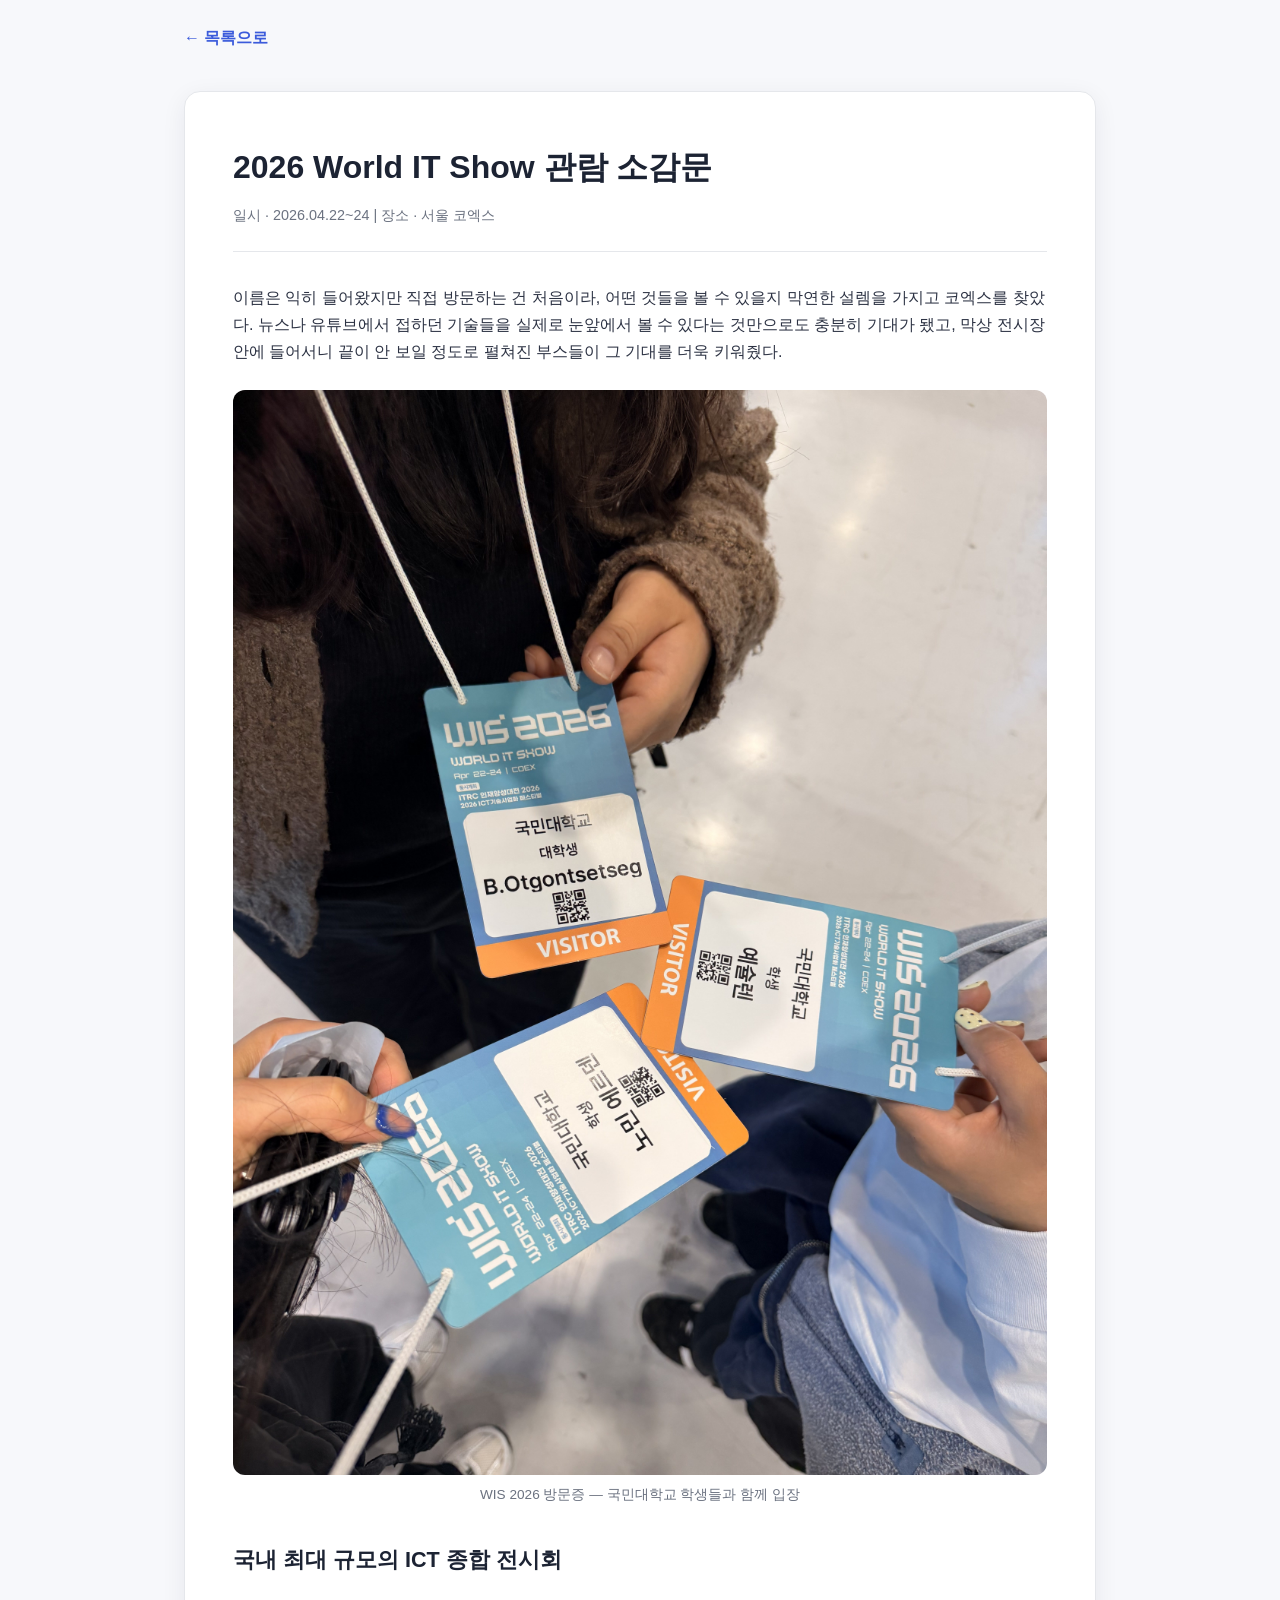
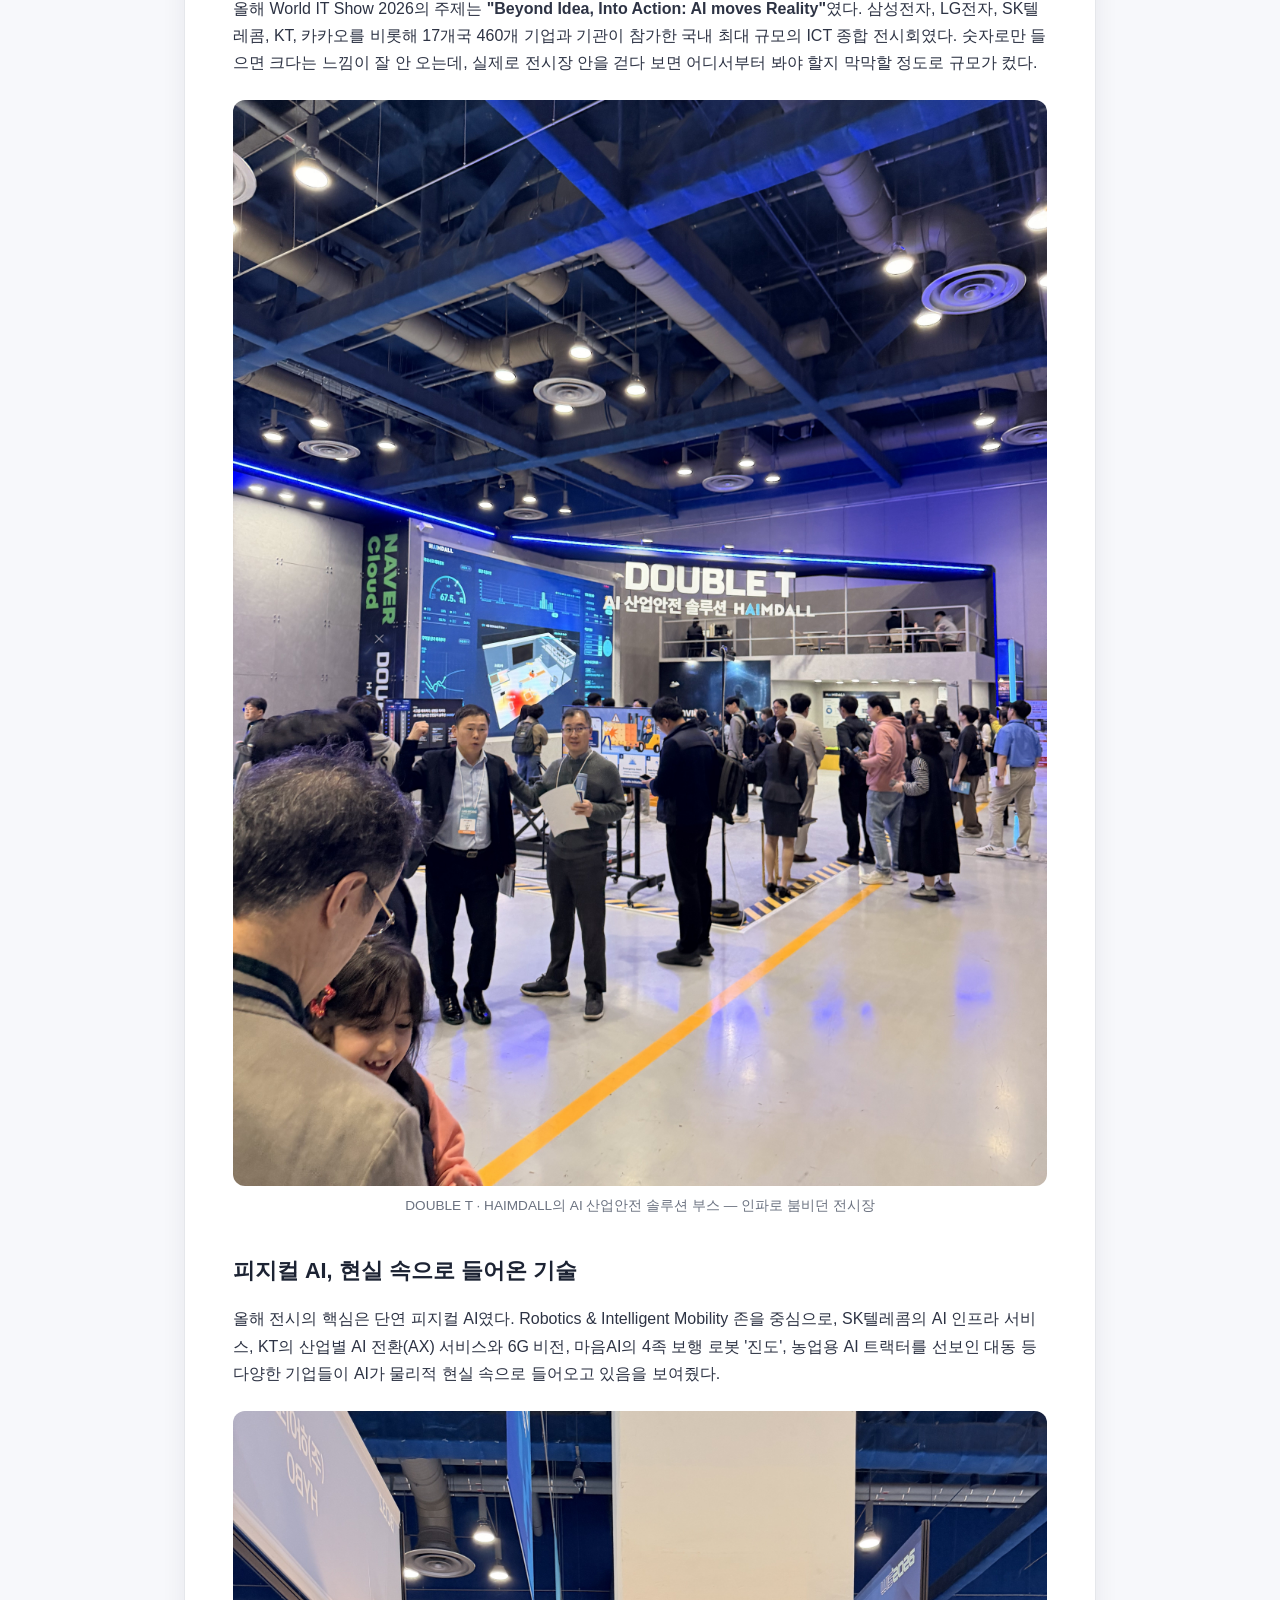
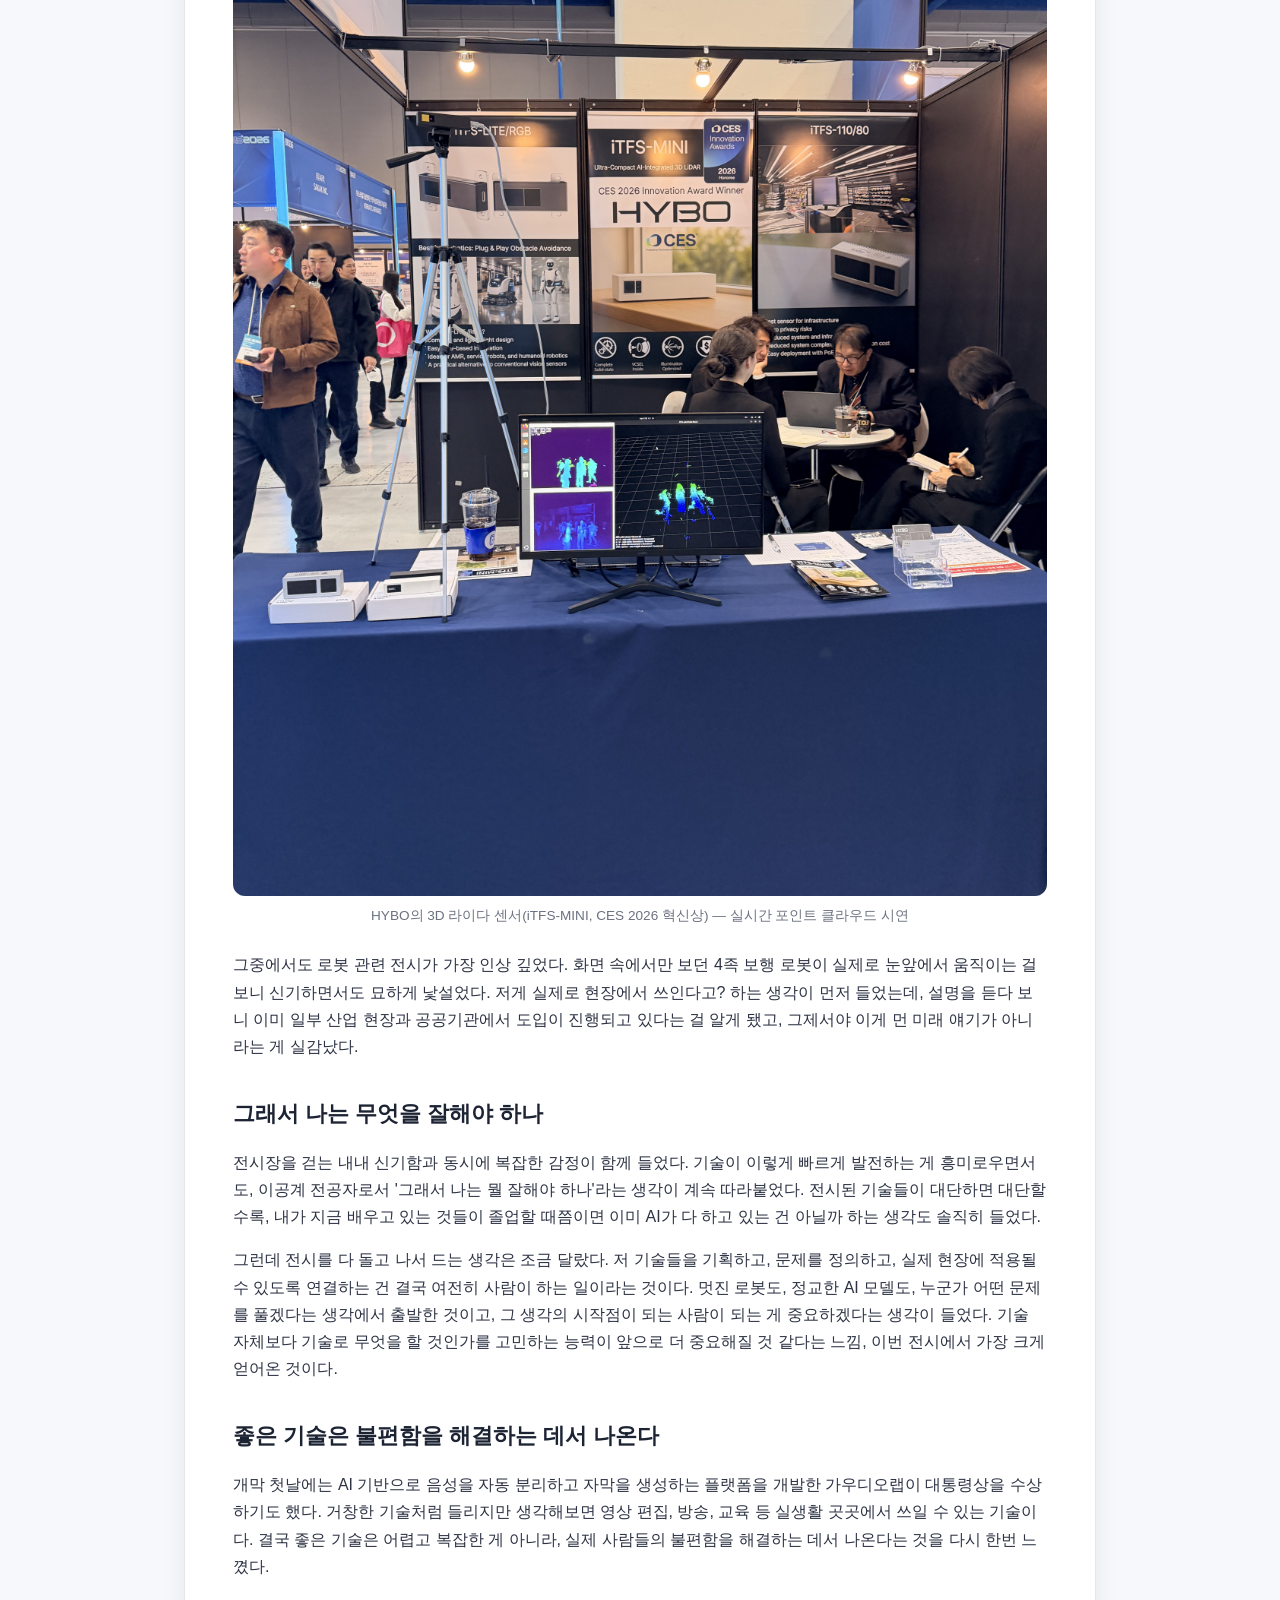
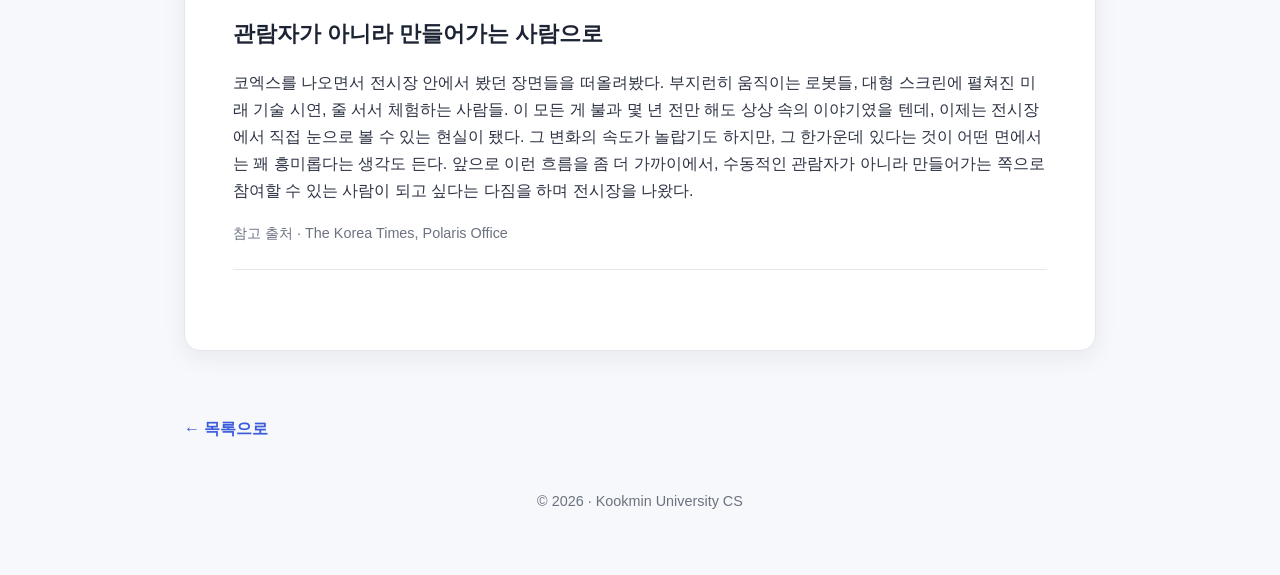
==== reports-page/world-it-show.html @ cd9c12ae "Add files via upload" ====
<!DOCTYPE html>
<html lang="ko">
<head>
  <meta charset="UTF-8" />
  <meta name="viewport" content="width=device-width, initial-scale=1.0" />
  <title>World IT Show 리포트 | KMU CS</title>
  <link rel="stylesheet" href="style.css" />
</head>
<body>
  <div class="container">
    <a class="back-link" href="index.html">&larr; 목록으로</a>

    <article class="article">
      <h1>2026 World IT Show 관람 소감문</h1>
      <p class="meta">일시 · 2026.04.22~24 | 장소 · 서울 코엑스</p>

      <p>
        이름은 익히 들어왔지만 직접 방문하는 건 처음이라, 어떤 것들을 볼 수 있을지 막연한
        설렘을 가지고 코엑스를 찾았다. 뉴스나 유튜브에서 접하던 기술들을 실제로 눈앞에서 볼
        수 있다는 것만으로도 충분히 기대가 됐고, 막상 전시장 안에 들어서니 끝이 안 보일
        정도로 펼쳐진 부스들이 그 기대를 더욱 키워줬다.
      </p>

      <figure>
        <img src="images/wis-badges.jpg" alt="World IT Show 2026 국민대학교 방문증" />
        <figcaption>WIS 2026 방문증 — 국민대학교 학생들과 함께 입장</figcaption>
      </figure>

      <h2>국내 최대 규모의 ICT 종합 전시회</h2>
      <p>
        올해 World IT Show 2026의 주제는 <strong>"Beyond Idea, Into Action: AI moves
        Reality"</strong>였다. 삼성전자, LG전자, SK텔레콤, KT, 카카오를 비롯해 17개국 460개
        기업과 기관이 참가한 국내 최대 규모의 ICT 종합 전시회였다. 숫자로만 들으면 크다는
        느낌이 잘 안 오는데, 실제로 전시장 안을 걷다 보면 어디서부터 봐야 할지 막막할 정도로
        규모가 컸다.
      </p>

      <figure>
        <img src="images/double-t-haimdall.jpg" alt="DOUBLE T HAIMDALL AI 산업안전 솔루션 부스에 모인 관람객" />
        <figcaption>DOUBLE T · HAIMDALL의 AI 산업안전 솔루션 부스 — 인파로 붐비던 전시장</figcaption>
      </figure>

      <h2>피지컬 AI, 현실 속으로 들어온 기술</h2>
      <p>
        올해 전시의 핵심은 단연 피지컬 AI였다. Robotics &amp; Intelligent Mobility 존을
        중심으로, SK텔레콤의 AI 인프라 서비스, KT의 산업별 AI 전환(AX) 서비스와 6G 비전,
        마음AI의 4족 보행 로봇 '진도', 농업용 AI 트랙터를 선보인 대동 등 다양한 기업들이
        AI가 물리적 현실 속으로 들어오고 있음을 보여줬다.
      </p>

      <figure>
        <img src="images/hybo-lidar.jpg" alt="HYBO의 3D 라이다 센서 iTFS-MINI 전시와 실시간 포인트 클라우드 화면" />
        <figcaption>HYBO의 3D 라이다 센서(iTFS-MINI, CES 2026 혁신상) — 실시간 포인트 클라우드 시연</figcaption>
      </figure>

      <p>
        그중에서도 로봇 관련 전시가 가장 인상 깊었다. 화면 속에서만 보던 4족 보행 로봇이
        실제로 눈앞에서 움직이는 걸 보니 신기하면서도 묘하게 낯설었다. 저게 실제로 현장에서
        쓰인다고? 하는 생각이 먼저 들었는데, 설명을 듣다 보니 이미 일부 산업 현장과
        공공기관에서 도입이 진행되고 있다는 걸 알게 됐고, 그제서야 이게 먼 미래 얘기가
        아니라는 게 실감났다.
      </p>

      <h2>그래서 나는 무엇을 잘해야 하나</h2>
      <p>
        전시장을 걷는 내내 신기함과 동시에 복잡한 감정이 함께 들었다. 기술이 이렇게 빠르게
        발전하는 게 흥미로우면서도, 이공계 전공자로서 '그래서 나는 뭘 잘해야 하나'라는
        생각이 계속 따라붙었다. 전시된 기술들이 대단하면 대단할수록, 내가 지금 배우고 있는
        것들이 졸업할 때쯤이면 이미 AI가 다 하고 있는 건 아닐까 하는 생각도 솔직히 들었다.
      </p>
      <p>
        그런데 전시를 다 돌고 나서 드는 생각은 조금 달랐다. 저 기술들을 기획하고, 문제를
        정의하고, 실제 현장에 적용될 수 있도록 연결하는 건 결국 여전히 사람이 하는 일이라는
        것이다. 멋진 로봇도, 정교한 AI 모델도, 누군가 어떤 문제를 풀겠다는 생각에서 출발한
        것이고, 그 생각의 시작점이 되는 사람이 되는 게 중요하겠다는 생각이 들었다. 기술
        자체보다 기술로 무엇을 할 것인가를 고민하는 능력이 앞으로 더 중요해질 것 같다는 느낌,
        이번 전시에서 가장 크게 얻어온 것이다.
      </p>

      <h2>좋은 기술은 불편함을 해결하는 데서 나온다</h2>
      <p>
        개막 첫날에는 AI 기반으로 음성을 자동 분리하고 자막을 생성하는 플랫폼을 개발한
        가우디오랩이 대통령상을 수상하기도 했다. 거창한 기술처럼 들리지만 생각해보면 영상
        편집, 방송, 교육 등 실생활 곳곳에서 쓰일 수 있는 기술이다. 결국 좋은 기술은 어렵고
        복잡한 게 아니라, 실제 사람들의 불편함을 해결하는 데서 나온다는 것을 다시 한번
        느꼈다.
      </p>

      <h2>관람자가 아니라 만들어가는 사람으로</h2>
      <p>
        코엑스를 나오면서 전시장 안에서 봤던 장면들을 떠올려봤다. 부지런히 움직이는 로봇들,
        대형 스크린에 펼쳐진 미래 기술 시연, 줄 서서 체험하는 사람들. 이 모든 게 불과 몇 년
        전만 해도 상상 속의 이야기였을 텐데, 이제는 전시장에서 직접 눈으로 볼 수 있는 현실이
        됐다. 그 변화의 속도가 놀랍기도 하지만, 그 한가운데 있다는 것이 어떤 면에서는 꽤
        흥미롭다는 생각도 든다. 앞으로 이런 흐름을 좀 더 가까이에서, 수동적인 관람자가 아니라
        만들어가는 쪽으로 참여할 수 있는 사람이 되고 싶다는 다짐을 하며 전시장을 나왔다.
      </p>

      <p class="meta">
        참고 출처 · The Korea Times, Polaris Office
      </p>
    </article>

    <a class="back-link" href="index.html">&larr; 목록으로</a>
  </div>

  <footer class="container footer">
    <p>&copy; 2026 · Kookmin University CS</p>
  </footer>
</body>
</html>
---- reports-page/style.css ----
:root {
  --bg: #f7f8fb;
  --surface: #ffffff;
  --text: #1c2333;
  --muted: #6b7280;
  --accent: #3b5bdb;
  --accent-soft: #e7ecff;
  --border: #e5e7eb;
  --radius: 16px;
  --shadow: 0 6px 24px rgba(28, 35, 51, 0.07);
}

* {
  box-sizing: border-box;
}

body {
  margin: 0;
  font-family: "Pretendard", -apple-system, BlinkMacSystemFont, "Segoe UI",
    "Malgun Gothic", sans-serif;
  background: var(--bg);
  color: var(--text);
  line-height: 1.7;
}

.container {
  width: 100%;
  max-width: 960px;
  margin: 0 auto;
  padding: 0 24px;
}

/* Hero */
.hero {
  background: linear-gradient(135deg, #3b5bdb 0%, #5f3dc4 100%);
  color: #fff;
  padding: 72px 0 64px;
  text-align: center;
}

.hero .eyebrow {
  text-transform: uppercase;
  letter-spacing: 0.12em;
  font-size: 0.8rem;
  opacity: 0.85;
  margin: 0 0 8px;
}

.hero h1 {
  font-size: 2.4rem;
  margin: 0 0 12px;
  font-weight: 800;
}

.hero .subtitle {
  margin: 0;
  font-size: 1.05rem;
  opacity: 0.92;
}

/* Cards */
.cards {
  display: grid;
  grid-template-columns: repeat(auto-fit, minmax(260px, 1fr));
  gap: 24px;
  margin: -40px auto 48px;
}

.card {
  display: flex;
  flex-direction: column;
  background: var(--surface);
  border: 1px solid var(--border);
  border-radius: var(--radius);
  padding: 28px 26px;
  text-decoration: none;
  color: inherit;
  box-shadow: var(--shadow);
  transition: transform 0.18s ease, box-shadow 0.18s ease;
}

.card:hover {
  transform: translateY(-4px);
  box-shadow: 0 12px 32px rgba(28, 35, 51, 0.12);
}

.card-tag {
  display: inline-flex;
  align-items: center;
  justify-content: center;
  width: 40px;
  height: 40px;
  border-radius: 50%;
  background: var(--accent-soft);
  color: var(--accent);
  font-weight: 700;
  margin-bottom: 16px;
}

.card h2 {
  font-size: 1.25rem;
  margin: 0 0 10px;
}

.card p {
  color: var(--muted);
  margin: 0 0 20px;
  flex: 1;
}

.card-link {
  color: var(--accent);
  font-weight: 600;
  font-size: 0.95rem;
}

/* Article (report pages) */
.article {
  background: var(--surface);
  border: 1px solid var(--border);
  border-radius: var(--radius);
  padding: 48px;
  margin: 40px auto;
  box-shadow: var(--shadow);
}

.back-link {
  display: inline-block;
  color: var(--accent);
  text-decoration: none;
  font-weight: 600;
  margin: 24px 0 0;
}

.back-link:hover {
  text-decoration: underline;
}

.article h1 {
  font-size: 2rem;
  margin: 0 0 8px;
}

.article .meta {
  color: var(--muted);
  font-size: 0.9rem;
  margin: 0 0 32px;
  padding-bottom: 24px;
  border-bottom: 1px solid var(--border);
}

.article h2 {
  font-size: 1.35rem;
  margin: 36px 0 12px;
}

.article p,
.article li {
  color: #2d3344;
}

.article img {
  max-width: 100%;
  border-radius: 12px;
  margin: 16px 0;
}

.article figure {
  margin: 24px 0;
}

.article figure img {
  margin: 0 0 8px;
  display: block;
}

.article figcaption {
  font-size: 0.85rem;
  color: var(--muted);
  text-align: center;
}

.footer {
  text-align: center;
  color: var(--muted);
  font-size: 0.9rem;
  padding: 32px 0 48px;
}

@media (max-width: 600px) {
  .hero h1 {
    font-size: 1.8rem;
  }
  .article {
    padding: 28px 22px;
  }
}
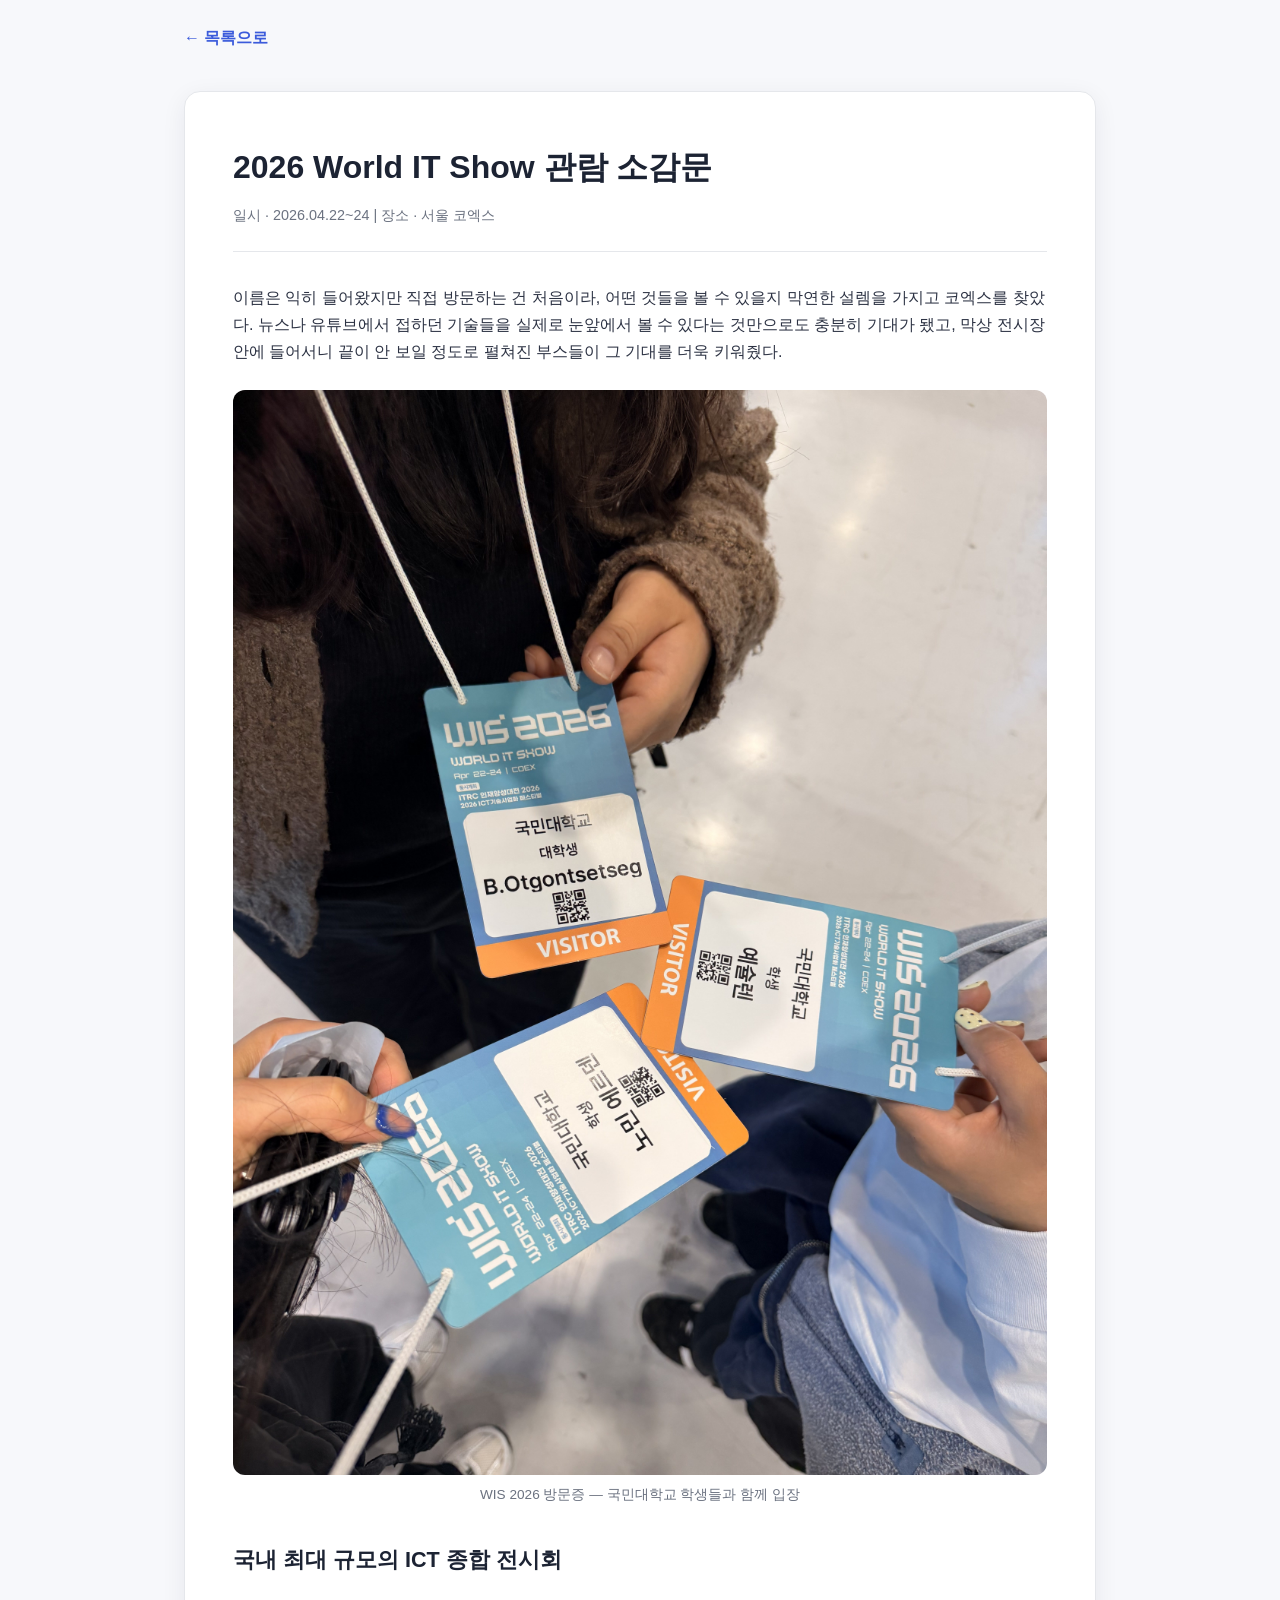
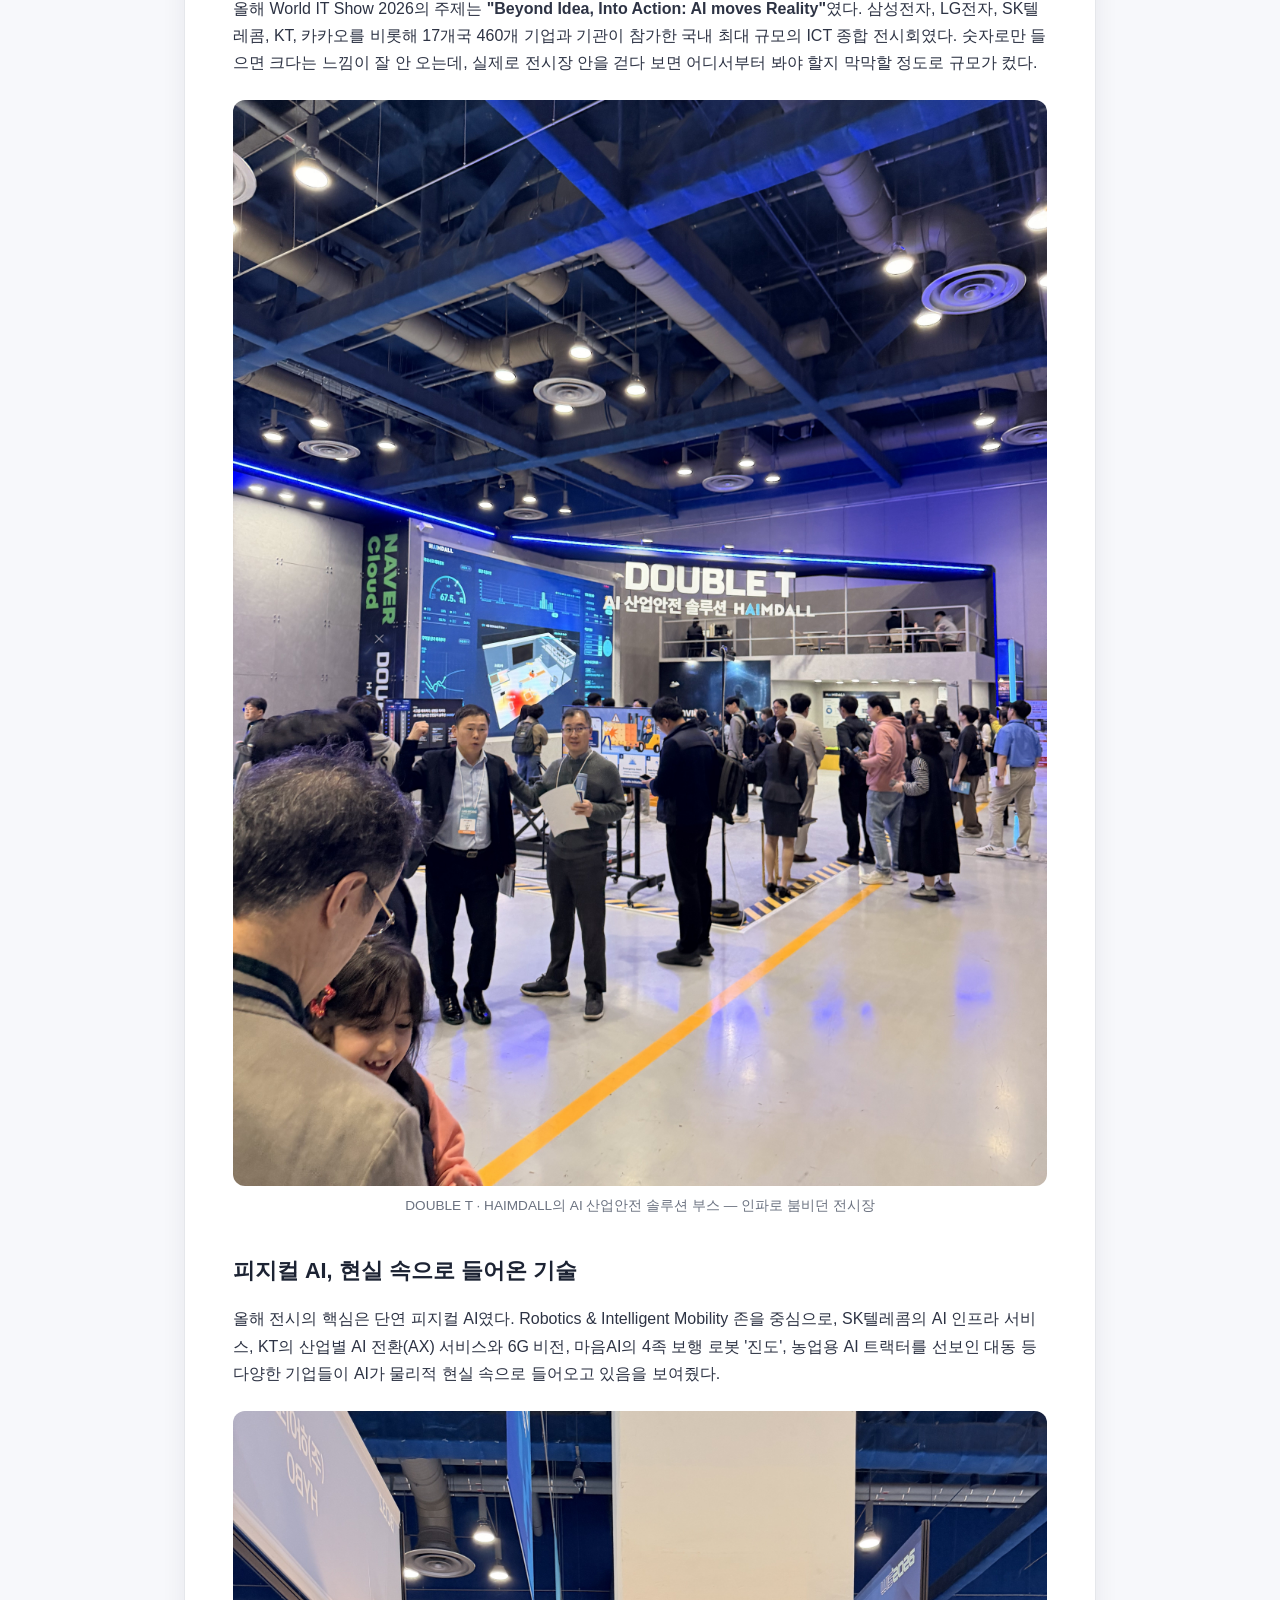
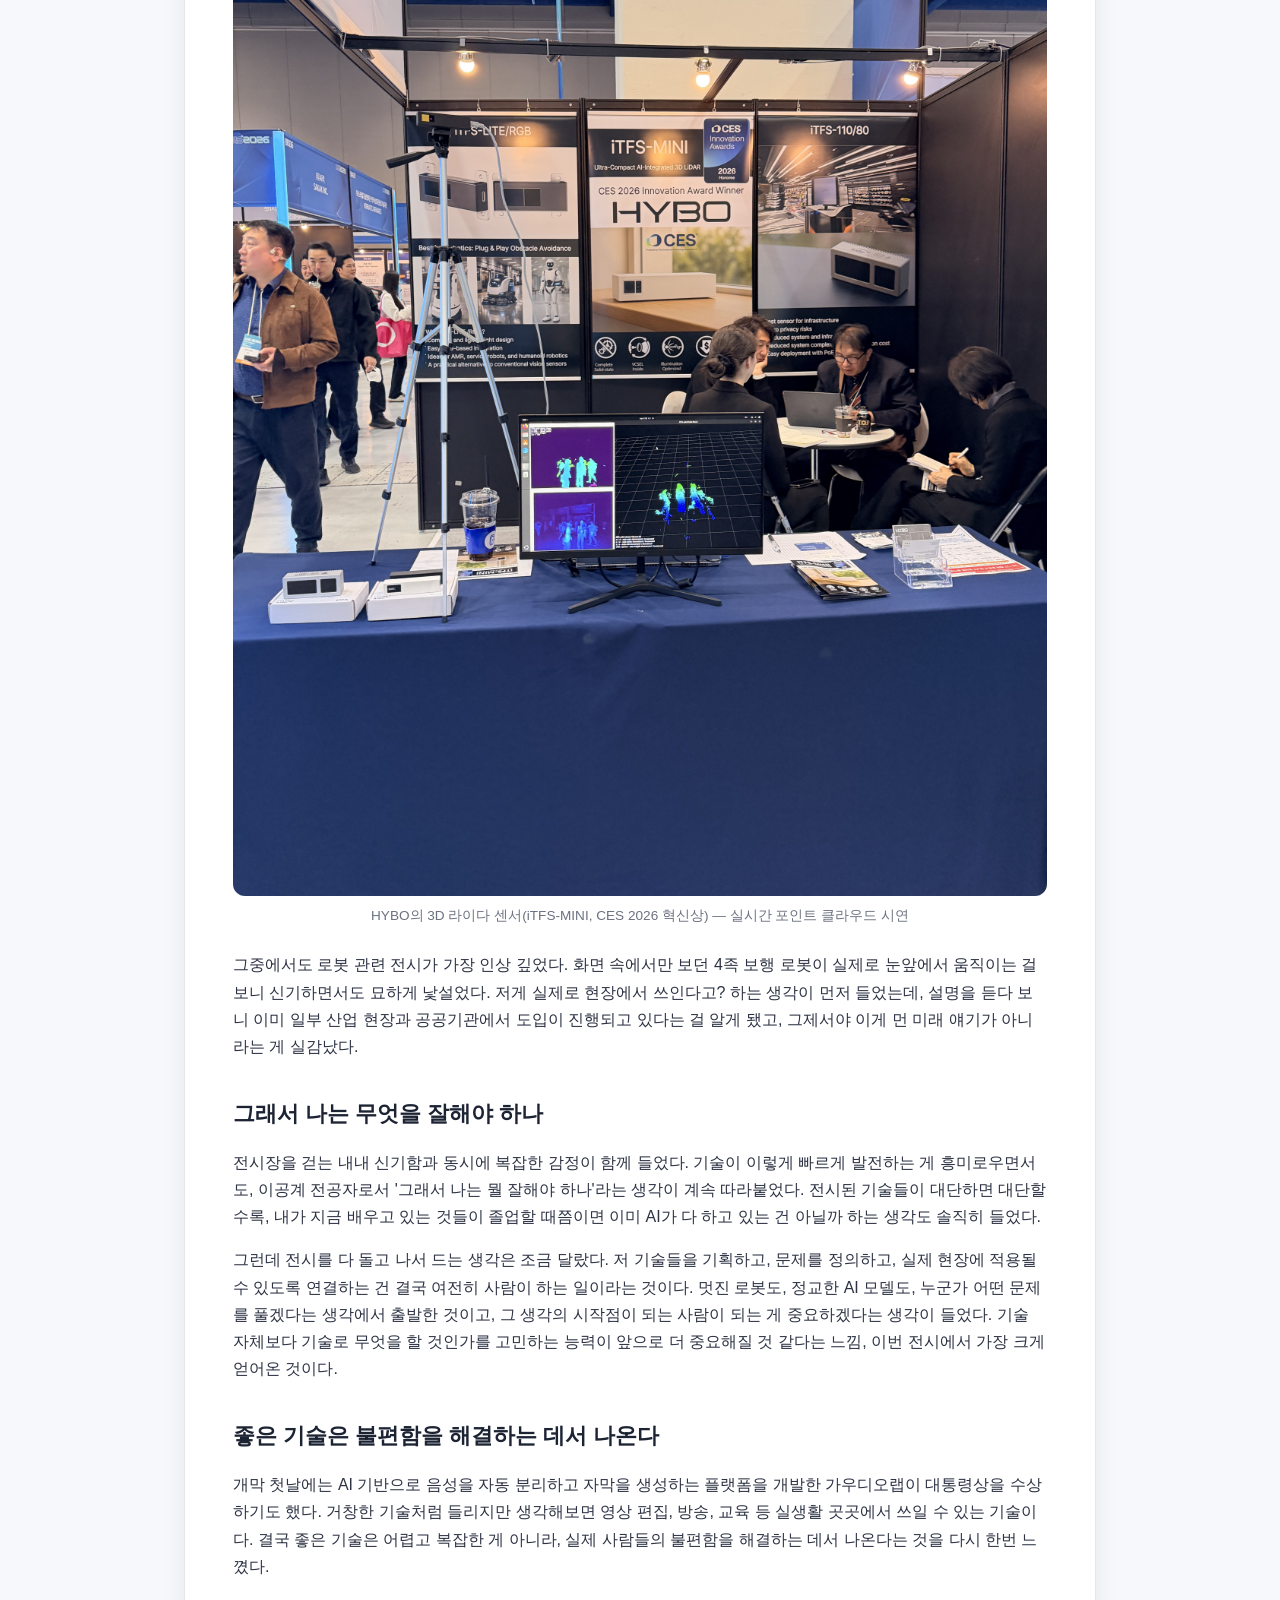
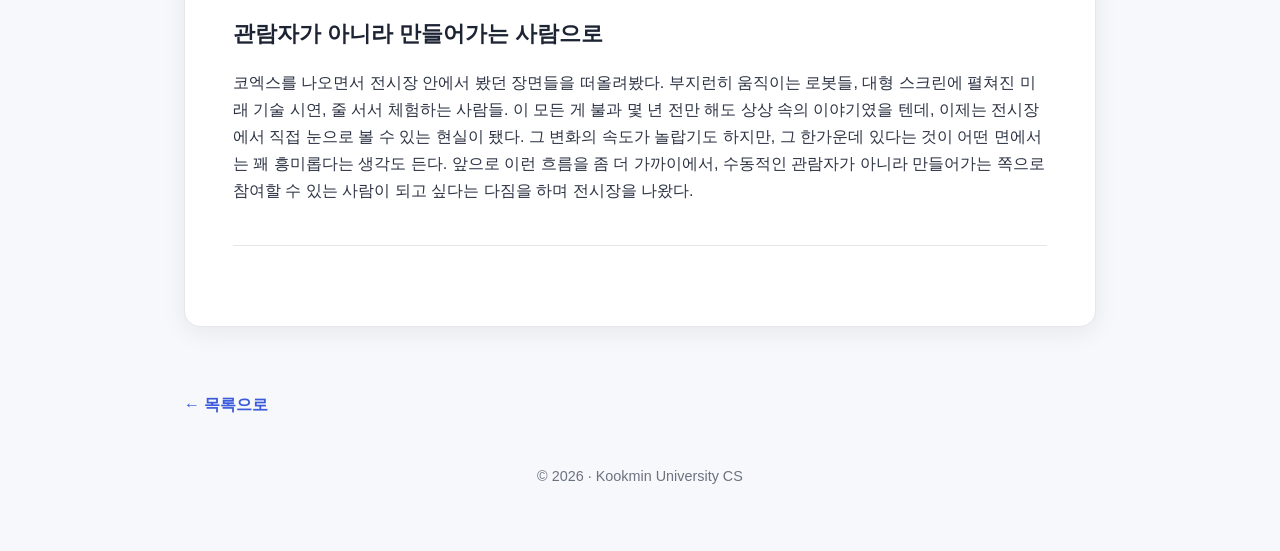
==== commit 3c3d6b9d: "Remove reference from world-it-show.html" ====
--- a/reports-page/world-it-show.html
+++ b/reports-page/world-it-show.html
@@ -97,7 +97,7 @@
       </p>
 
       <p class="meta">
-        참고 출처 · The Korea Times, Polaris Office
+       
       </p>
     </article>
 
